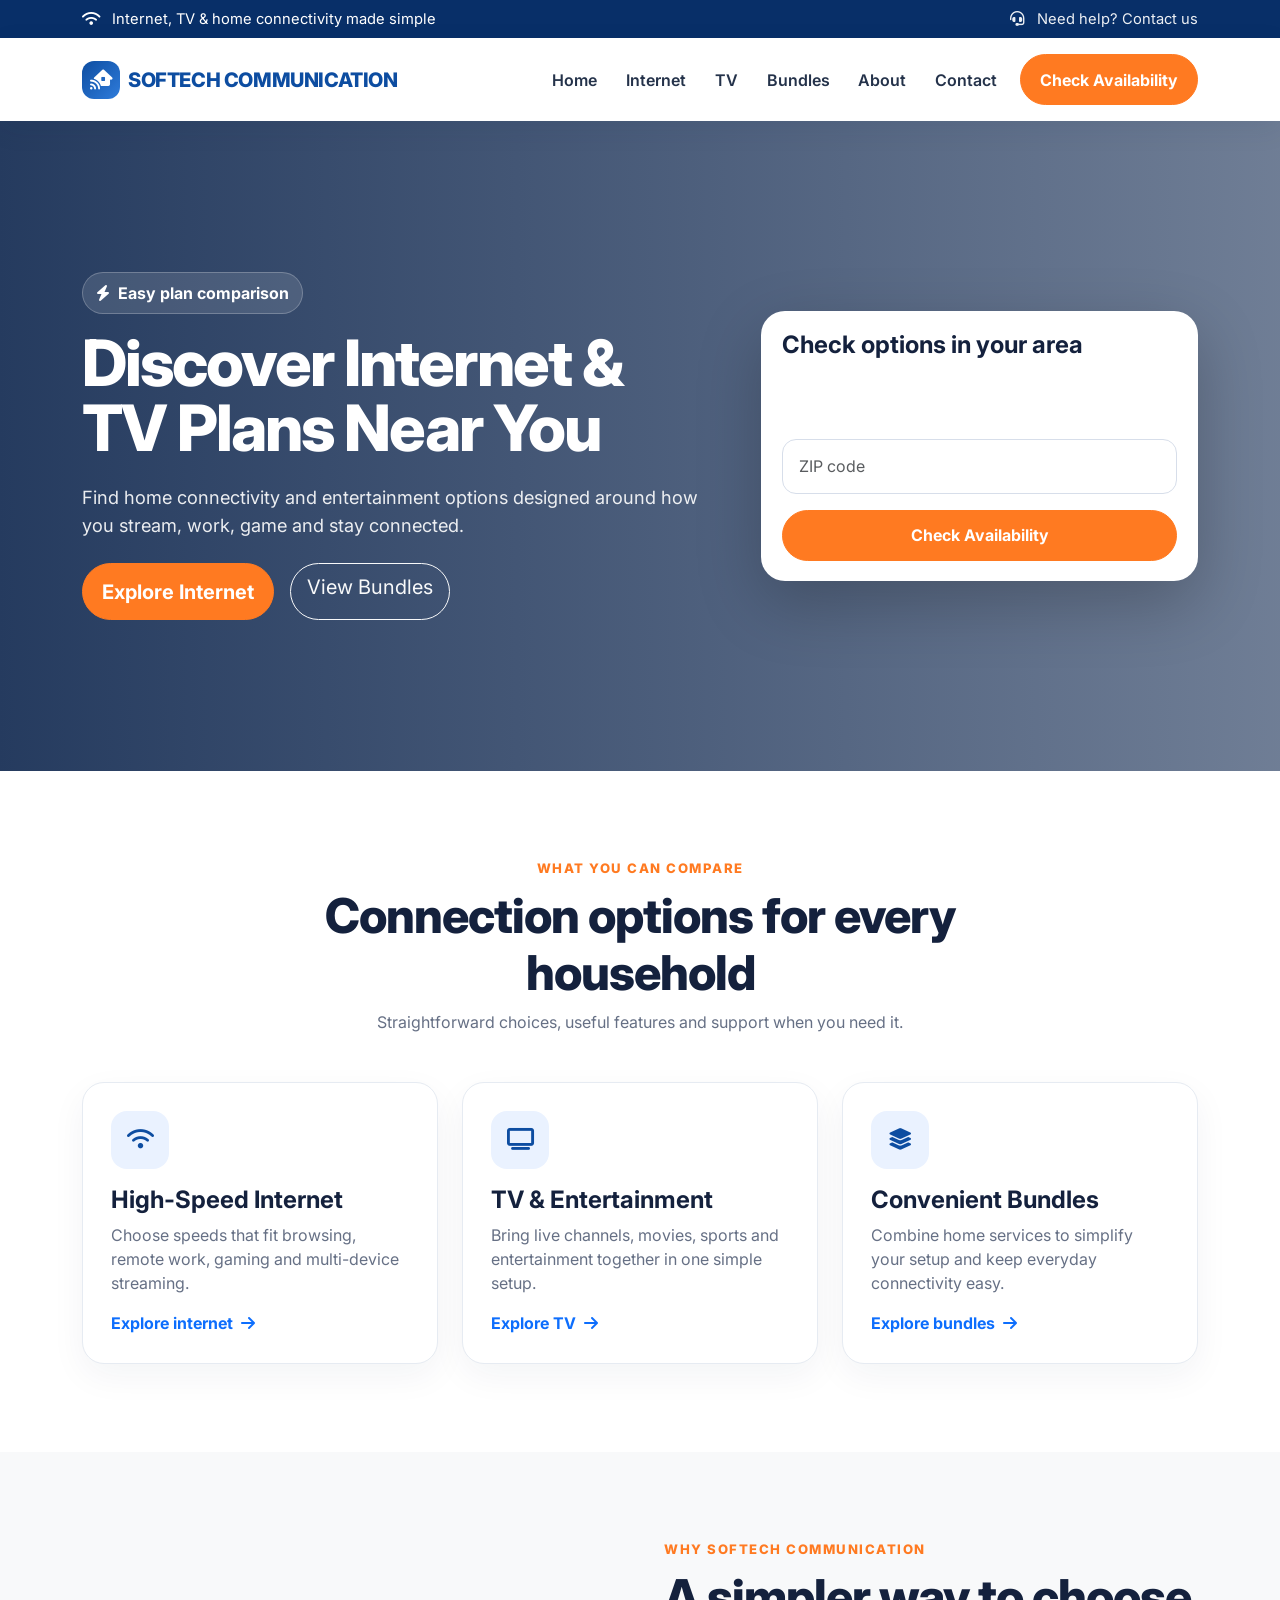
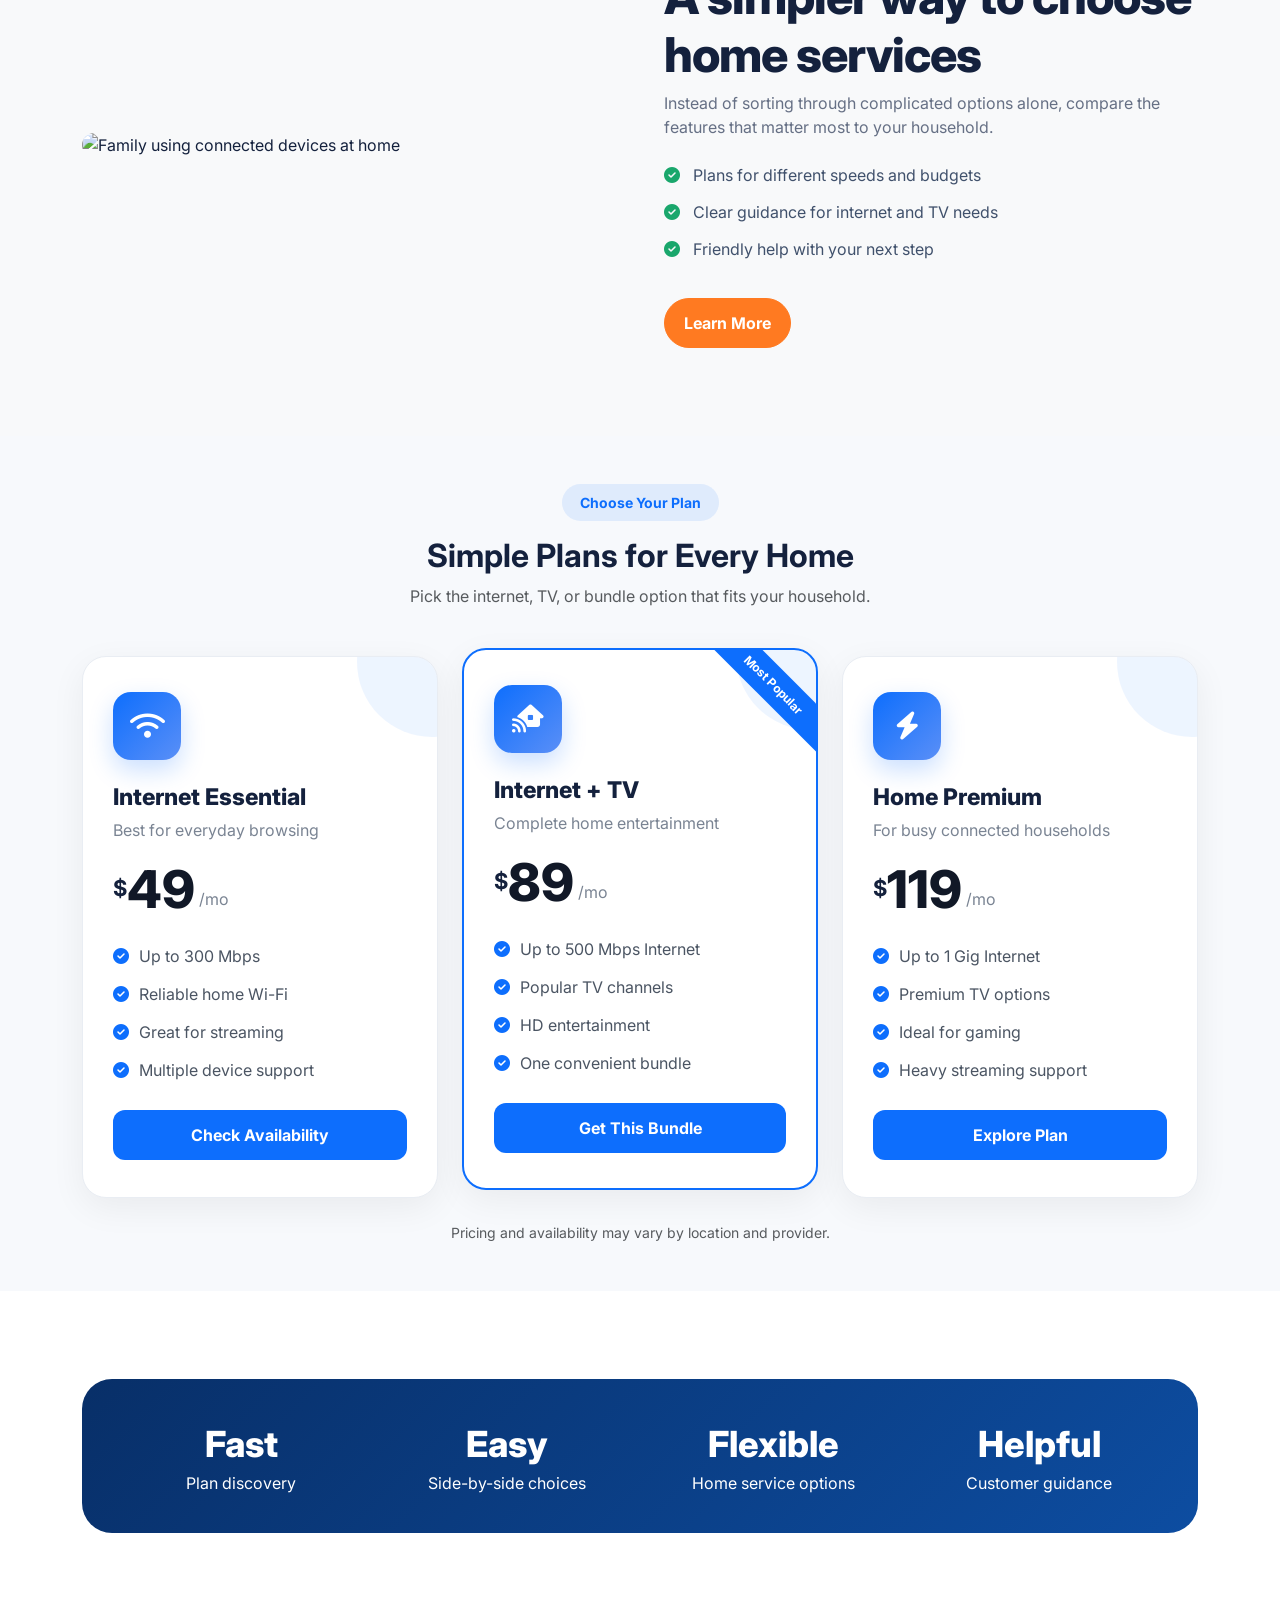
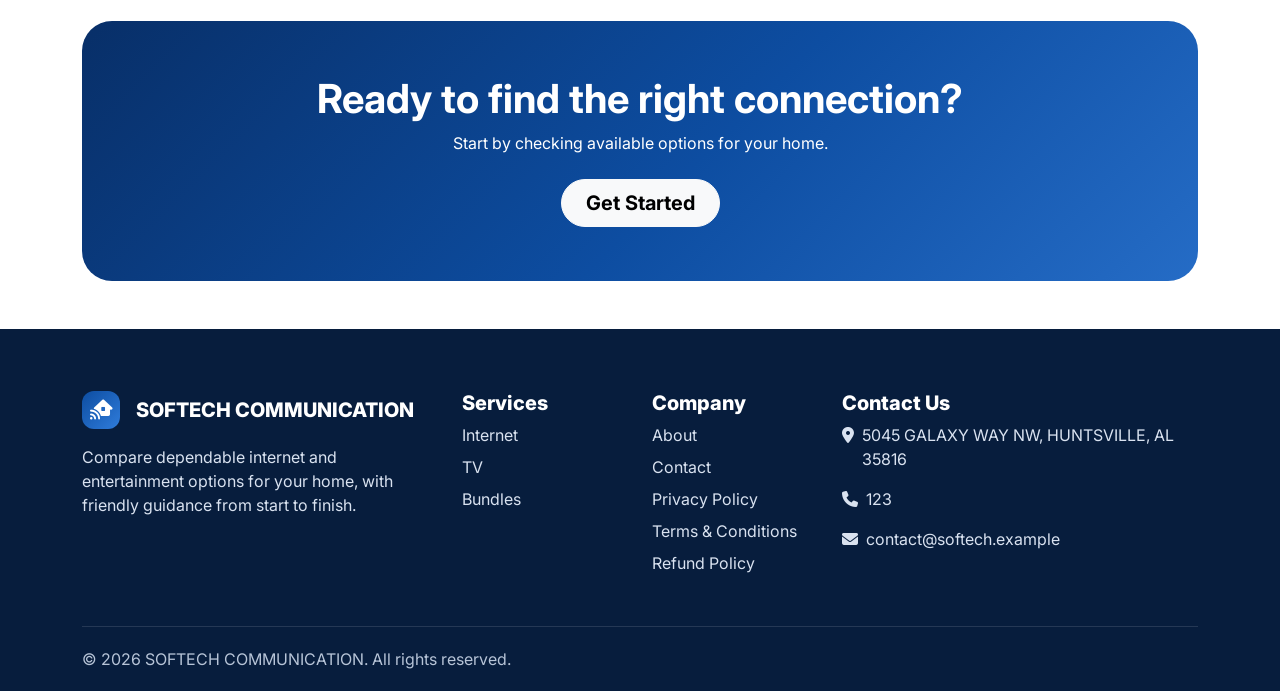
==== index.html @ 9d477be6 "new" ====
<!DOCTYPE html>
<html lang="en">
 <head>
  <meta charset="utf-8"/>
  <meta content="width=device-width,initial-scale=1" name="viewport"/>
  <title>
   SOFTECH COMMUNICATION - Internet &amp; TV Plans
  </title>
  <meta content="Compare internet, TV and home connectivity options with SOFTECH COMMUNICATION." name="description"/>
  <link href="https://fonts.googleapis.com" rel="preconnect"/>
  <link crossorigin="" href="https://fonts.gstatic.com" rel="preconnect"/>
  <link href="https://fonts.googleapis.com/css2?family=Inter:wght@400;500;600;700;800&amp;display=swap" rel="stylesheet"/>
  <link href="https://cdn.jsdelivr.net/npm/bootstrap@5.3.3/dist/css/bootstrap.min.css" rel="stylesheet"/>
  <link href="https://cdnjs.cloudflare.com/ajax/libs/font-awesome/6.7.2/css/all.min.css" rel="stylesheet"/>
  <link href="assets/css/style.css" rel="stylesheet"/>
 </head>
 <body>
  <div class="topbar py-2">
   <div class="container d-flex flex-wrap justify-content-between gap-2">
    <span>
     <i class="fa-solid fa-wifi me-2">
     </i>
     Internet, TV &amp; home connectivity made simple
    </span>
    <a href="contact.html">
     <i class="fa-solid fa-headset me-2">
     </i>
     Need help? Contact us
    </a>
   </div>
  </div>
  <nav class="navbar navbar-expand-lg navbar-light sticky-top">
   <div class="container py-2">
    <a class="navbar-brand d-flex align-items-center" href="index.html">
     <span class="brand-mark">
      <i class="fa-solid fa-house-signal">
      </i>
     </span>
     SOFTECH COMMUNICATION
    </a>
    <button class="navbar-toggler" data-bs-target="#mainNav" data-bs-toggle="collapse" type="button">
     <span class="navbar-toggler-icon">
     </span>
    </button>
    <div class="collapse navbar-collapse" id="mainNav">
     <ul class="navbar-nav ms-auto align-items-lg-center">
      <li class="nav-item">
       <a class="nav-link" href="index.html">
        Home
       </a>
      </li>
      <li class="nav-item">
       <a class="nav-link" href="internet.html">
        Internet
       </a>
      </li>
      <li class="nav-item">
       <a class="nav-link" href="tv.html">
        TV
       </a>
      </li>
      <li class="nav-item">
       <a class="nav-link" href="bundles.html">
        Bundles
       </a>
      </li>
      <li class="nav-item">
       <a class="nav-link" href="about.html">
        About
       </a>
      </li>
      <li class="nav-item">
       <a class="nav-link" href="contact.html">
        Contact
       </a>
      </li>
      <li class="nav-item ms-lg-2">
       <a class="btn btn-brand" href="contact.html">
        Check Availability
       </a>
      </li>
     </ul>
    </div>
   </div>
  </nav>
  <section class="hero">
   <div class="container">
    <div class="row align-items-center g-5">
     <div class="col-lg-7">
      <span class="hero-badge">
       <i class="fa-solid fa-bolt">
       </i>
       Easy plan comparison
      </span>
      <h1 class="mt-3">
       Discover Internet &amp; TV Plans Near You
      </h1>
      <p class="mt-4">
       Find home connectivity and entertainment options designed around how you stream, work, game and stay connected.
      </p>
      <div class="d-flex flex-wrap gap-3 mt-4">
       <a class="btn btn-brand btn-lg" href="internet.html">
        Explore Internet
       </a>
       <a class="btn btn-outline-light rounded-pill btn-lg" href="bundles.html">
        View Bundles
       </a>
      </div>
     </div>
     <div class="col-lg-5">
      <div class="hero-card">
       <h4 class="fw-bold">
        Check options in your area
       </h4>
       <p class="text-muted2">
        Enter your ZIP code to start comparing available plans.
       </p>
       <form data-demo-form="">
        <input class="form-control mb-3" placeholder="ZIP code" required=""/>
        <button class="btn btn-brand w-100" type="submit">
         Check Availability
        </button>
        <div class="alert alert-success mt-3 d-none form-alert">
        </div>
       </form>
      </div>
     </div>
    </div>
   </div>
  </section>
  <section class="section-pad">
   <div class="container">
    <div class="text-center mx-auto mb-5" style="max-width:720px">
     <div class="section-kicker">
      What you can compare
     </div>
     <h2 class="section-title mt-2">
      Connection options for every household
     </h2>
     <p class="text-muted2">
      Straightforward choices, useful features and support when you need it.
     </p>
    </div>
    <div class="row g-4">
     <div class="col-md-4">
      <div class="service-card">
       <div class="icon-box">
        <i class="fa-solid fa-wifi">
        </i>
       </div>
       <h4 class="fw-bold">
        High-Speed Internet
       </h4>
       <p class="text-muted2">
        Choose speeds that fit browsing, remote work, gaming and multi-device streaming.
       </p>
       <a class="fw-bold" href="internet.html">
        Explore internet
        <i class="fa-solid fa-arrow-right ms-1">
        </i>
       </a>
      </div>
     </div>
     <div class="col-md-4">
      <div class="service-card">
       <div class="icon-box">
        <i class="fa-solid fa-tv">
        </i>
       </div>
       <h4 class="fw-bold">
        TV &amp; Entertainment
       </h4>
       <p class="text-muted2">
        Bring live channels, movies, sports and entertainment together in one simple setup.
       </p>
       <a class="fw-bold" href="tv.html">
        Explore TV
        <i class="fa-solid fa-arrow-right ms-1">
        </i>
       </a>
      </div>
     </div>
     <div class="col-md-4">
      <div class="service-card">
       <div class="icon-box">
        <i class="fa-solid fa-layer-group">
        </i>
       </div>
       <h4 class="fw-bold">
        Convenient Bundles
       </h4>
       <p class="text-muted2">
        Combine home services to simplify your setup and keep everyday connectivity easy.
       </p>
       <a class="fw-bold" href="bundles.html">
        Explore bundles
        <i class="fa-solid fa-arrow-right ms-1">
        </i>
       </a>
      </div>
     </div>
    </div>
   </div>
  </section>
  <section class="section-pad bg-light">
   <div class="container">
    <div class="row align-items-center g-5">
     <div class="col-lg-6">
      <img alt="Family using connected devices at home" class="split-img" src="https://images.unsplash.com/photo-1603791440384-56cd371ee9a7?auto=format&amp;fit=crop&amp;w=1200&amp;q=85"/>
     </div>
     <div class="col-lg-6">
      <div class="section-kicker">
       Why SOFTECH COMMUNICATION
      </div>
      <h2 class="section-title mt-2">
       A simpler way to choose home services
      </h2>
      <p class="text-muted2">
       Instead of sorting through complicated options alone, compare the features that matter most to your household.
      </p>
      <ul class="check-list mt-4">
       <li>
        <i class="fa-solid fa-circle-check">
        </i>
        Plans for different speeds and budgets
       </li>
       <li>
        <i class="fa-solid fa-circle-check">
        </i>
        Clear guidance for internet and TV needs
       </li>
       <li>
        <i class="fa-solid fa-circle-check">
        </i>
        Friendly help with your next step
       </li>
      </ul>
      <a class="btn btn-brand mt-4" href="about.html">
       Learn More
      </a>
     </div>
    </div>
   </div>
  </section>
  <section class="pricing-section py-5">
    <div class="container">

        <div class="text-center mb-5">
            <span class="pricing-badge">Choose Your Plan</span>
            <h2 class="fw-bold mt-3">Simple Plans for Every Home</h2>
            <p class="text-muted">
                Pick the internet, TV, or bundle option that fits your household.
            </p>
        </div>

        <div class="row g-4 justify-content-center">

            <!-- Internet Plan -->
            <div class="col-md-6 col-lg-4">
                <div class="pricing-card h-100">
                    <div class="pricing-icon">
                        <i class="fa-solid fa-wifi"></i>
                    </div>

                    <h4>Internet Essential</h4>
                    <p class="plan-subtitle">Best for everyday browsing</p>

                    <div class="price-box">
                        <span class="currency">$</span>
                        <span class="price">49</span>
                        <span class="month">/mo</span>
                    </div>

                    <ul class="pricing-list">
                        <li>
                            <i class="fa-solid fa-circle-check"></i>
                            Up to 300 Mbps
                        </li>
                        <li>
                            <i class="fa-solid fa-circle-check"></i>
                            Reliable home Wi-Fi
                        </li>
                        <li>
                            <i class="fa-solid fa-circle-check"></i>
                            Great for streaming
                        </li>
                        <li>
                            <i class="fa-solid fa-circle-check"></i>
                            Multiple device support
                        </li>
                    </ul>

                    <a href="contact.html" class="btn pricing-btn w-100">
                        Check Availability
                    </a>
                </div>
            </div>

            <!-- Popular Bundle -->
            <div class="col-md-6 col-lg-4">
                <div class="pricing-card featured h-100">

                    <div class="popular-label">
                        Most Popular
                    </div>

                    <div class="pricing-icon">
                        <i class="fa-solid fa-house-signal"></i>
                    </div>

                    <h4>Internet + TV</h4>
                    <p class="plan-subtitle">Complete home entertainment</p>

                    <div class="price-box">
                        <span class="currency">$</span>
                        <span class="price">89</span>
                        <span class="month">/mo</span>
                    </div>

                    <ul class="pricing-list">
                        <li>
                            <i class="fa-solid fa-circle-check"></i>
                            Up to 500 Mbps Internet
                        </li>
                        <li>
                            <i class="fa-solid fa-circle-check"></i>
                            Popular TV channels
                        </li>
                        <li>
                            <i class="fa-solid fa-circle-check"></i>
                            HD entertainment
                        </li>
                        <li>
                            <i class="fa-solid fa-circle-check"></i>
                            One convenient bundle
                        </li>
                    </ul>

                    <a href="contact.html" class="btn pricing-btn w-100">
                        Get This Bundle
                    </a>
                </div>
            </div>

            <!-- Premium Plan -->
            <div class="col-md-6 col-lg-4">
                <div class="pricing-card h-100">

                    <div class="pricing-icon">
                        <i class="fa-solid fa-bolt"></i>
                    </div>

                    <h4>Home Premium</h4>
                    <p class="plan-subtitle">For busy connected households</p>

                    <div class="price-box">
                        <span class="currency">$</span>
                        <span class="price">119</span>
                        <span class="month">/mo</span>
                    </div>

                    <ul class="pricing-list">
                        <li>
                            <i class="fa-solid fa-circle-check"></i>
                            Up to 1 Gig Internet
                        </li>
                        <li>
                            <i class="fa-solid fa-circle-check"></i>
                            Premium TV options
                        </li>
                        <li>
                            <i class="fa-solid fa-circle-check"></i>
                            Ideal for gaming
                        </li>
                        <li>
                            <i class="fa-solid fa-circle-check"></i>
                            Heavy streaming support
                        </li>
                    </ul>

                    <a href="contact.html" class="btn pricing-btn w-100">
                        Explore Plan
                    </a>
                </div>
            </div>

        </div>

        <p class="text-center text-muted small mt-4 mb-0">
            Pricing and availability may vary by location and provider.
        </p>

    </div>
</section>
  <section class="section-pad">
   <div class="container">
    <div class="stats">
     <div class="row text-center g-4">
      <div class="col-6 col-lg-3">
       <div class="stat-num">
        Fast
       </div>
       <div>
        Plan discovery
       </div>
      </div>
      <div class="col-6 col-lg-3">
       <div class="stat-num">
        Easy
       </div>
       <div>
        Side-by-side choices
       </div>
      </div>
      <div class="col-6 col-lg-3">
       <div class="stat-num">
        Flexible
       </div>
       <div>
        Home service options
       </div>
      </div>
      <div class="col-6 col-lg-3">
       <div class="stat-num">
        Helpful
       </div>
       <div>
        Customer guidance
       </div>
      </div>
     </div>
    </div>
   </div>
  </section>
  <section class="pb-5">
   <div class="container">
    <div class="cta text-center">
     <h2 class="display-6 fw-bold">
      Ready to find the right connection?
     </h2>
     <p class="mb-4">
      Start by checking available options for your home.
     </p>
     <a class="btn btn-light btn-lg rounded-pill fw-bold px-4" href="contact.html">
      Get Started
     </a>
    </div>
   </div>
  </section>
  <footer>
    <div class="container">
        <div class="row g-4">

            <!-- Company Info -->
            <div class="col-lg-4">
                <h5 class="d-flex align-items-center gap-2">
                    <span class="brand-mark">
                        <i class="fa-solid fa-house-signal"></i>
                    </span>
                    SOFTECH COMMUNICATION
                </h5>

                <p class="mt-3 mb-0">
                    Compare dependable internet and entertainment options for your home,
                    with friendly guidance from start to finish.
                </p>
            </div>

            <!-- Services -->
            <div class="col-6 col-lg-2">
                <h5>Services</h5>

                <ul class="list-unstyled">
                    <li class="mb-2">
                        <a href="internet.html">Internet</a>
                    </li>

                    <li class="mb-2">
                        <a href="tv.html">TV</a>
                    </li>

                    <li class="mb-2">
                        <a href="bundles.html">Bundles</a>
                    </li>
                </ul>
            </div>

            <!-- Company -->
            <div class="col-6 col-lg-2">
                <h5>Company</h5>

                <ul class="list-unstyled">
                    <li class="mb-2">
                        <a href="about.html">About</a>
                    </li>

                    <li class="mb-2">
                        <a href="contact.html">Contact</a>
                    </li>

                    <li class="mb-2">
                        <a href="privacy.html">Privacy Policy</a>
                    </li>

                   <li class="mb-2">
                        <a href="terms.html">Terms &amp; Conditions</a>
                    </li>
                    <li class="mb-2">
                        <a href="refund.html">Refund Policy</a>
                    </li>
                </ul>
            </div>

            <!-- Contact Info -->
            <div class="col-lg-4">
                <h5>Contact Us</h5>

                <ul class="list-unstyled footer-contact">

                    <li class="mb-3 d-flex align-items-start gap-2">
                        <i class="fa-solid fa-location-dot mt-1"></i>
                        <span>
                            5045 GALAXY WAY NW, HUNTSVILLE, AL 35816
                        </span>
                    </li>

                    <li class="mb-3 d-flex align-items-center gap-2">
                        <i class="fa-solid fa-phone"></i>
                        <a href="tel:123">
                            123
                        </a>
                    </li>

                    <li class="mb-3 d-flex align-items-center gap-2">
                        <i class="fa-solid fa-envelope"></i>
                        <a href="mailto:contact@softech.example">
                            contact@softech.example
                        </a>
                    </li>

                </ul>
            </div>

        </div>

        <!-- Footer Bottom -->
        <div class="footer-bottom d-flex flex-wrap justify-content-between gap-2">
            <span>
                © <span class="current-year"></span>
                SOFTECH COMMUNICATION. All rights reserved.
            </span>

          
        </div>
    </div>
</footer>
  <script src="https://cdn.jsdelivr.net/npm/bootstrap@5.3.3/dist/js/bootstrap.bundle.min.js">
  </script>
  <script src="assets/js/main.js">
  </script>
 </body>
</html>
---- assets/css/style.css ----
:root {
  --primary: #0d4da1;
  --primary-dark: #082f68;
  --accent: #ff7a21;
  --ink: #14213d;
  --muted: #667085;
  --soft: #f5f8fc;
  --line: #e6ebf2;
}

* {
  box-sizing: border-box;
}

html {
  scroll-behavior: smooth;
}

body {
  margin: 0;
  font-family: "Inter", Arial, sans-serif;
  color: var(--ink);
  background: #ffffff;
}

a {
  text-decoration: none;
}

.topbar {
  background: var(--primary-dark);
  color: #ffffff;
  font-size: 0.92rem;
}

.topbar a {
  color: #ffffff;
  opacity: 0.92;
}

.navbar {
  background: #ffffff;
  box-shadow: 0 8px 28px rgba(17, 38, 71, 0.08);
}

.navbar-brand {
  font-weight: 800;
  color: var(--primary) !important;
  letter-spacing: -0.4px;
}

.navbar-brand .brand-mark,
footer .brand-mark {
  width: 38px;
  height: 38px;
  display: inline-grid;
  place-items: center;
  margin-right: 8px;
  border-radius: 12px;
  background: linear-gradient(135deg, var(--primary), #2f7cdb);
  color: #ffffff;
}

.nav-link {
  padding: 0.8rem 0.9rem !important;
  font-weight: 600;
  color: #24324a !important;
}

.nav-link:hover,
.nav-link.active {
  color: var(--primary) !important;
}

.btn-brand {
  padding: 0.78rem 1.2rem;
  border-color: var(--accent);
  border-radius: 999px;
  background: var(--accent);
  color: #ffffff;
  font-weight: 700;
}

.btn-brand:hover {
  border-color: #ec6812;
  background: #ec6812;
  color: #ffffff;
}

.btn-outline-brand {
  padding: 0.7rem 1.15rem;
  border: 2px solid var(--primary);
  border-radius: 999px;
  color: var(--primary);
  font-weight: 700;
}

.btn-outline-brand:hover {
  background: var(--primary);
  color: #ffffff;
}

.hero {
  min-height: 650px;
  display: flex;
  align-items: center;
  background:
    linear-gradient(90deg, rgba(7, 32, 73, 0.88), rgba(7, 32, 73, 0.58)),
    url("https://images.unsplash.com/photo-1587614382346-4ec70e388b28?auto=format&fit=crop&w=1800&q=85") center / cover no-repeat;
  color: #ffffff;
}

.hero h1 {
  font-size: clamp(2.5rem, 5vw, 4.8rem);
  line-height: 1.02;
  font-weight: 800;
  letter-spacing: -2px;
}
.pricing-section {
    background: #f7f9fc;
}

.pricing-badge {
    display: inline-block;
    padding: 8px 18px;
    border-radius: 50px;
    background: rgba(13, 110, 253, 0.1);
    color: #0d6efd;
    font-weight: 700;
    font-size: 14px;
}

.pricing-card {
    position: relative;
    background: #ffffff;
    border: 1px solid #e9edf3;
    border-radius: 24px;
    padding: 35px 30px;
    overflow: hidden;
    transition: 0.4s ease;
    box-shadow: 0 10px 35px rgba(0, 0, 0, 0.06);
}

.pricing-card::before {
    content: "";
    position: absolute;
    width: 150px;
    height: 150px;
    border-radius: 50%;
    background: rgba(13, 110, 253, 0.07);
    right: -70px;
    top: -70px;
    transition: 0.5s ease;
}

.pricing-card:hover {
    transform: translateY(-12px);
    box-shadow: 0 22px 55px rgba(0, 0, 0, 0.13);
    border-color: rgba(13, 110, 253, 0.3);
}

.pricing-card:hover::before {
    width: 210px;
    height: 210px;
}

.pricing-card.featured {
    border: 2px solid #0d6efd;
    transform: translateY(-8px);
}

.pricing-card.featured:hover {
    transform: translateY(-16px);
}

.popular-label {
    position: absolute;
    top: 18px;
    right: -38px;
    background: #0d6efd;
    color: #ffffff;
    font-size: 12px;
    font-weight: 700;
    padding: 8px 42px;
    transform: rotate(45deg);
}

.pricing-icon {
    width: 68px;
    height: 68px;
    display: flex;
    align-items: center;
    justify-content: center;
    border-radius: 18px;
    background: linear-gradient(135deg, #0d6efd, #5a8ff7);
    color: #ffffff;
    font-size: 28px;
    margin-bottom: 24px;
    box-shadow: 0 10px 25px rgba(13, 110, 253, 0.22);
    transition: 0.35s ease;
}

.pricing-card:hover .pricing-icon {
    transform: scale(1.1) rotate(6deg);
}

.pricing-card h4 {
    font-size: 23px;
    font-weight: 800;
    margin-bottom: 7px;
}

.plan-subtitle {
    color: #7a8493;
    margin-bottom: 22px;
}

.price-box {
    display: flex;
    align-items: flex-start;
    margin-bottom: 28px;
}

.currency {
    font-size: 22px;
    font-weight: 700;
    margin-top: 8px;
}

.price {
    font-size: 52px;
    line-height: 1;
    font-weight: 800;
    color: #111827;
}

.month {
    align-self: flex-end;
    margin-left: 4px;
    color: #7a8493;
    margin-bottom: 5px;
}

.pricing-list {
    list-style: none;
    padding: 0;
    margin: 0 0 28px;
}

.pricing-list li {
    display: flex;
    align-items: center;
    gap: 10px;
    margin-bottom: 14px;
    color: #4b5563;
}

.pricing-list i {
    color: #0d6efd;
}

.pricing-btn {
    background: #0d6efd;
    color: #ffffff;
    border-radius: 12px;
    font-weight: 700;
    padding: 12px 18px;
    transition: 0.3s ease;
}

.pricing-btn:hover {
    background: #084298;
    color: #ffffff;
    transform: translateY(-2px);
}
.hero p {
  max-width: 660px;
  font-size: 1.14rem;
  color: rgba(255, 255, 255, 0.9);
}

.hero-card {
  padding: 1.3rem;
  border-radius: 24px;
  background: #ffffff;
  color: var(--ink);
  box-shadow: 0 22px 65px rgba(0, 0, 0, 0.22);
}

.hero-card .form-control {
  padding: 0.9rem 1rem;
  border-color: #d7deea;
  border-radius: 14px;
}

.hero-badge {
  display: inline-flex;
  align-items: center;
  gap: 0.5rem;
  padding: 0.5rem 0.8rem;
  border: 1px solid rgba(255, 255, 255, 0.23);
  border-radius: 999px;
  background: rgba(255, 255, 255, 0.12);
  font-weight: 700;
}

.section-pad {
  padding: 88px 0;
}

.section-title {
  font-size: clamp(2rem, 4vw, 3rem);
  font-weight: 800;
  letter-spacing: -1px;
}

.section-kicker {
  color: var(--accent);
  font-size: 0.82rem;
  font-weight: 800;
  letter-spacing: 1.5px;
  text-transform: uppercase;
}

.text-muted2 {
  color: var(--muted);
}

.service-card {
  height: 100%;
  padding: 28px;
  border: 1px solid var(--line);
  border-radius: 22px;
  background: #ffffff;
  box-shadow: 0 12px 35px rgba(15, 42, 77, 0.05);
  transition: 0.25s ease;
}

.service-card:hover {
  transform: translateY(-6px);
  box-shadow: 0 20px 45px rgba(15, 42, 77, 0.12);
}

.icon-box {
  width: 58px;
  height: 58px;
  display: grid;
  place-items: center;
  margin-bottom: 1.1rem;
  border-radius: 16px;
  background: #eaf2ff;
  color: var(--primary);
  font-size: 1.35rem;
}

.plan-card {
  position: relative;
  height: 100%;
  overflow: hidden;
  padding: 30px;
  border: 1px solid var(--line);
  border-radius: 24px;
  background: #ffffff;
}

.plan-card.featured {
  border: 2px solid var(--primary);
  box-shadow: 0 18px 55px rgba(13, 77, 161, 0.13);
}

.plan-label {
  position: absolute;
  top: 18px;
  right: -35px;
  padding: 6px 42px;
  transform: rotate(35deg);
  background: var(--accent);
  color: #ffffff;
  font-size: 0.75rem;
  font-weight: 800;
}

.plan-price {
  color: var(--primary);
  font-size: 2.3rem;
  font-weight: 800;
}

.check-list {
  margin: 0;
  padding: 0;
  list-style: none;
}

.check-list li {
  margin: 0.8rem 0;
  color: #40516c;
}

.check-list i {
  margin-right: 0.55rem;
  color: #1aa76c;
}

.split-img {
  width: 100%;
  height: 480px;
  object-fit: cover;
  border-radius: 28px;
}

.stats {
  padding: 38px;
  border-radius: 30px;
  background: linear-gradient(135deg, var(--primary-dark), var(--primary));
  color: #ffffff;
}

.stat-num {
  font-size: 2.25rem;
  font-weight: 800;
}

.cta {
  padding: 54px;
  border-radius: 30px;
  background: linear-gradient(135deg, #082f68, #0d4da1 55%, #256cc6);
  color: #ffffff;
}

.inner-hero {
  padding: 115px 0 85px;
  background:
    linear-gradient(90deg, rgba(6, 38, 82, 0.9), rgba(13, 77, 161, 0.72)),
    url("https://images.unsplash.com/photo-1558494949-ef010cbdcc31?auto=format&fit=crop&w=1800&q=85") center / cover;
  color: #ffffff;
}

.inner-hero h1 {
  font-size: clamp(2.4rem, 5vw, 4rem);
  font-weight: 800;
}

.policy-card {
  max-width: 920px;
  margin: auto;
  padding: 38px;
  border: 1px solid var(--line);
  border-radius: 24px;
  background: #ffffff;
  box-shadow: 0 12px 35px rgba(15, 42, 77, 0.05);
}

.policy-card h2 {
  margin-top: 2rem;
  font-size: 1.45rem;
  font-weight: 800;
}

.contact-card {
  height: 100%;
  padding: 26px;
  border: 1px solid var(--line);
  border-radius: 22px;
  background: #ffffff;
}

.form-control,
.form-select {
  padding: 0.82rem 0.95rem;
  border-radius: 12px;
}

footer {
  padding-top: 62px;
  background: #071d3d;
  color: #d9e2f0;
}

footer h5 {
  color: #ffffff;
  font-weight: 800;
}

footer a {
  color: #d9e2f0;
}

footer a:hover {
  color: #ffffff;
}

.footer-bottom {
  margin-top: 35px;
  padding: 20px 0;
  border-top: 1px solid rgba(255, 255, 255, 0.12);
  color: #b7c4d7;
}

@media (max-width: 991.98px) {
  .hero {
    min-height: auto;
    padding: 110px 0 80px;
  }

  .hero h1 {
    letter-spacing: -1px;
  }

  .section-pad {
    padding: 68px 0;
  }

  .split-img {
    height: 380px;
  }
}
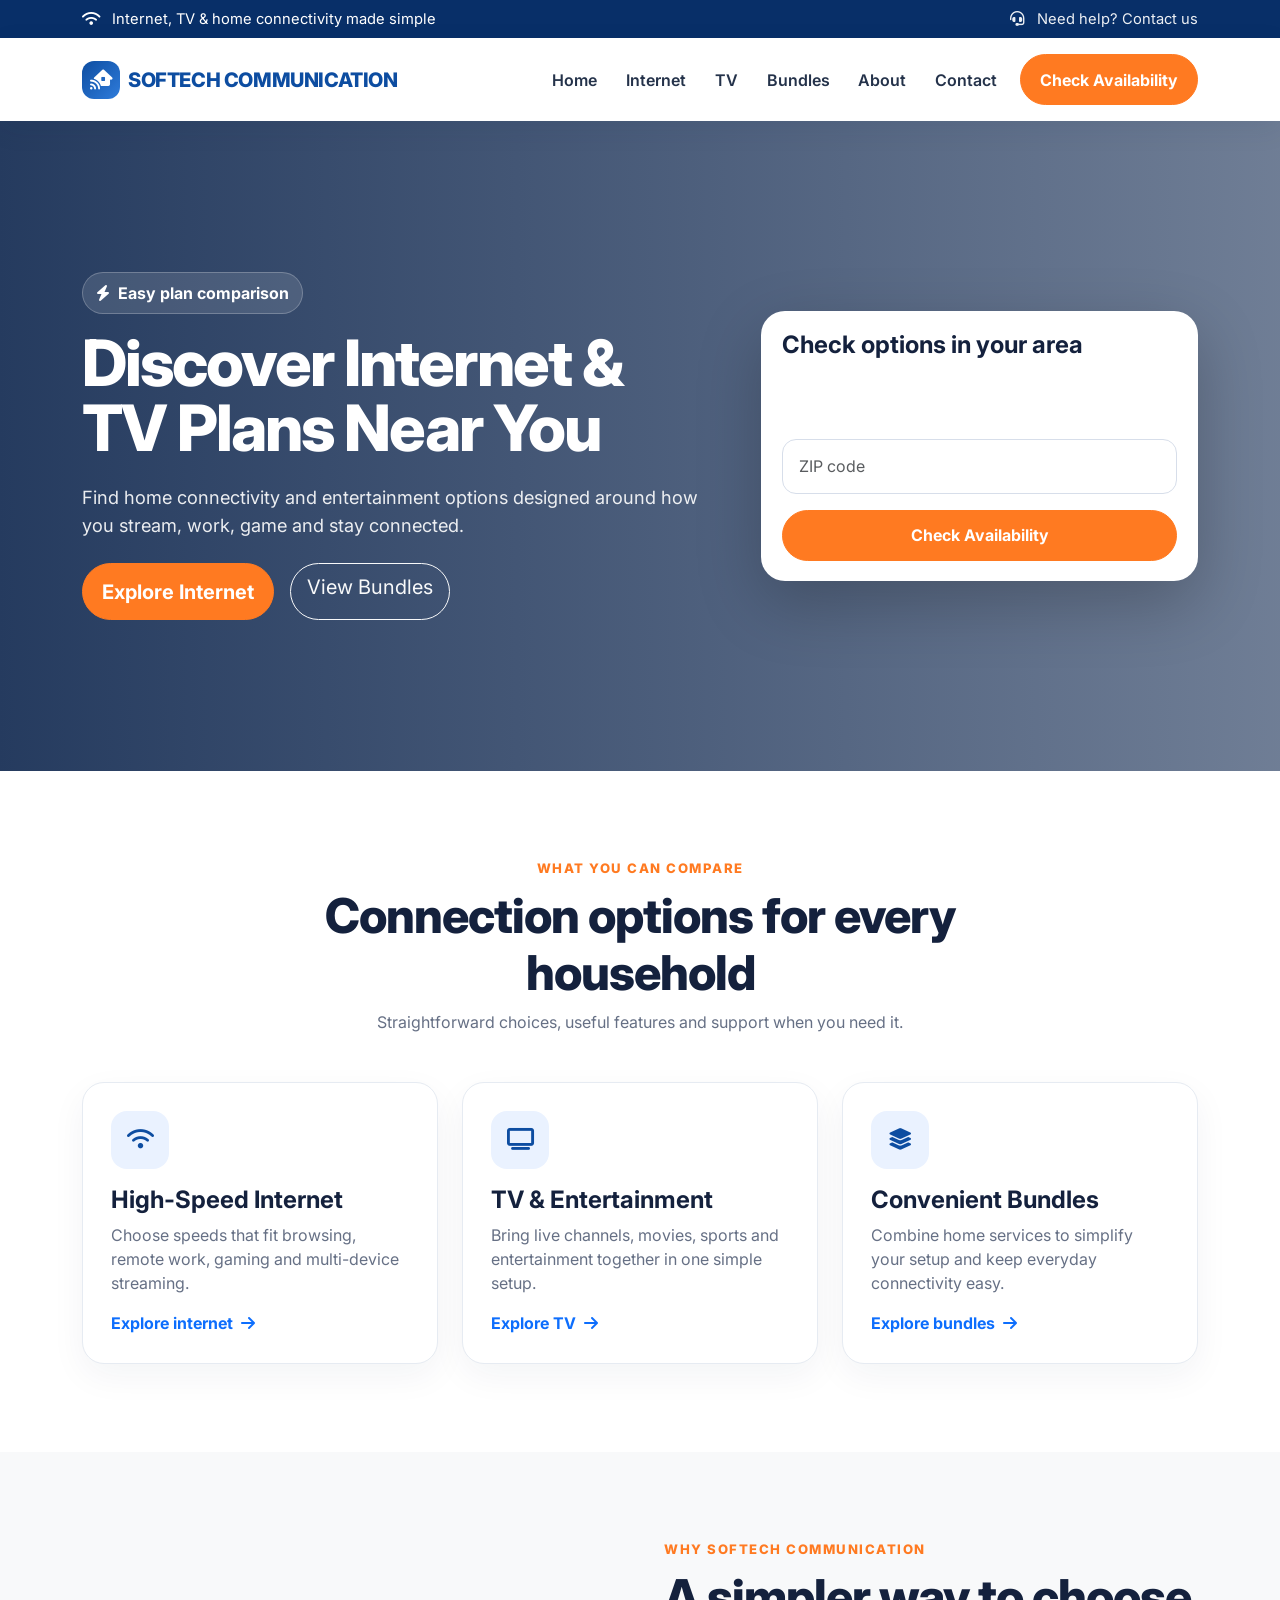
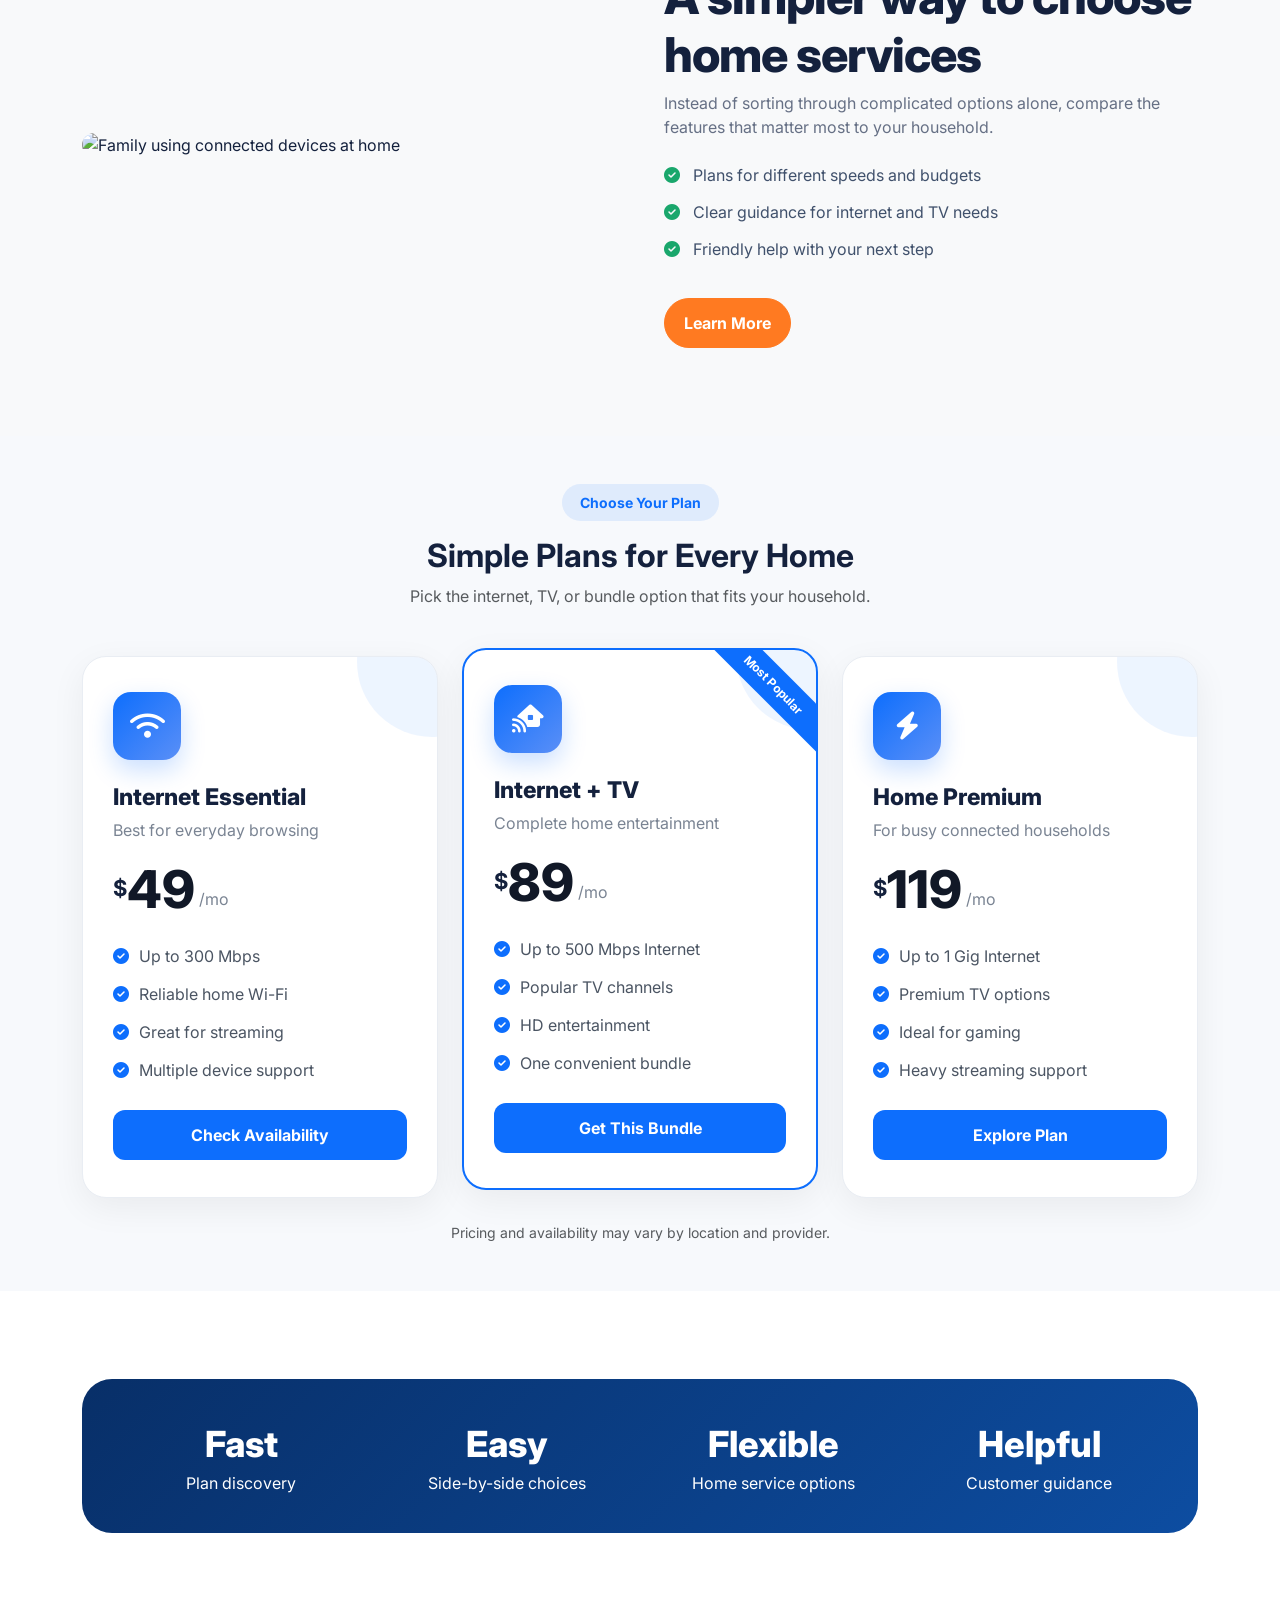
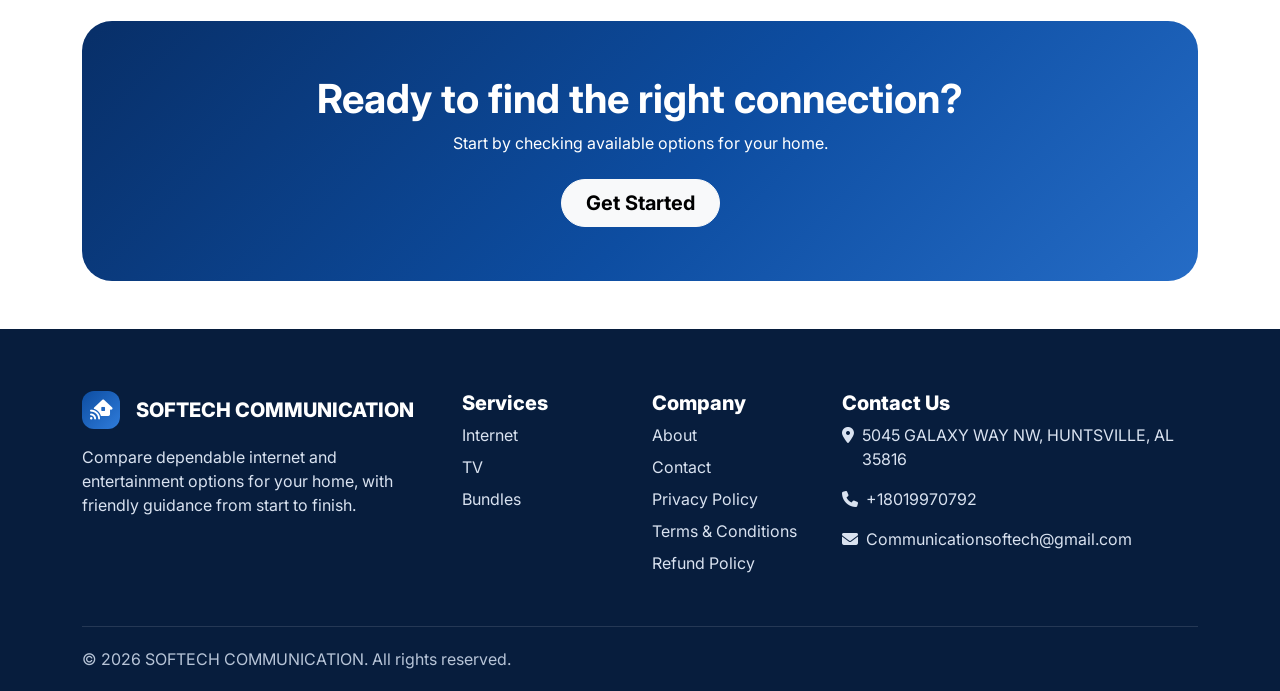
==== commit dd792fb7: "new" ====
--- a/index.html
+++ b/index.html
@@ -526,15 +526,15 @@
 
                     <li class="mb-3 d-flex align-items-center gap-2">
                         <i class="fa-solid fa-phone"></i>
-                        <a href="tel:123">
-                            123
+                        <a href="tel:+18019970792">
+                            +18019970792
                         </a>
                     </li>
 
                     <li class="mb-3 d-flex align-items-center gap-2">
                         <i class="fa-solid fa-envelope"></i>
-                        <a href="mailto:contact@softech.example">
-                            contact@softech.example
+                        <a href="mailto:Communicationsoftech@gmail.com">
+                            Communicationsoftech@gmail.com
                         </a>
                     </li>
 
